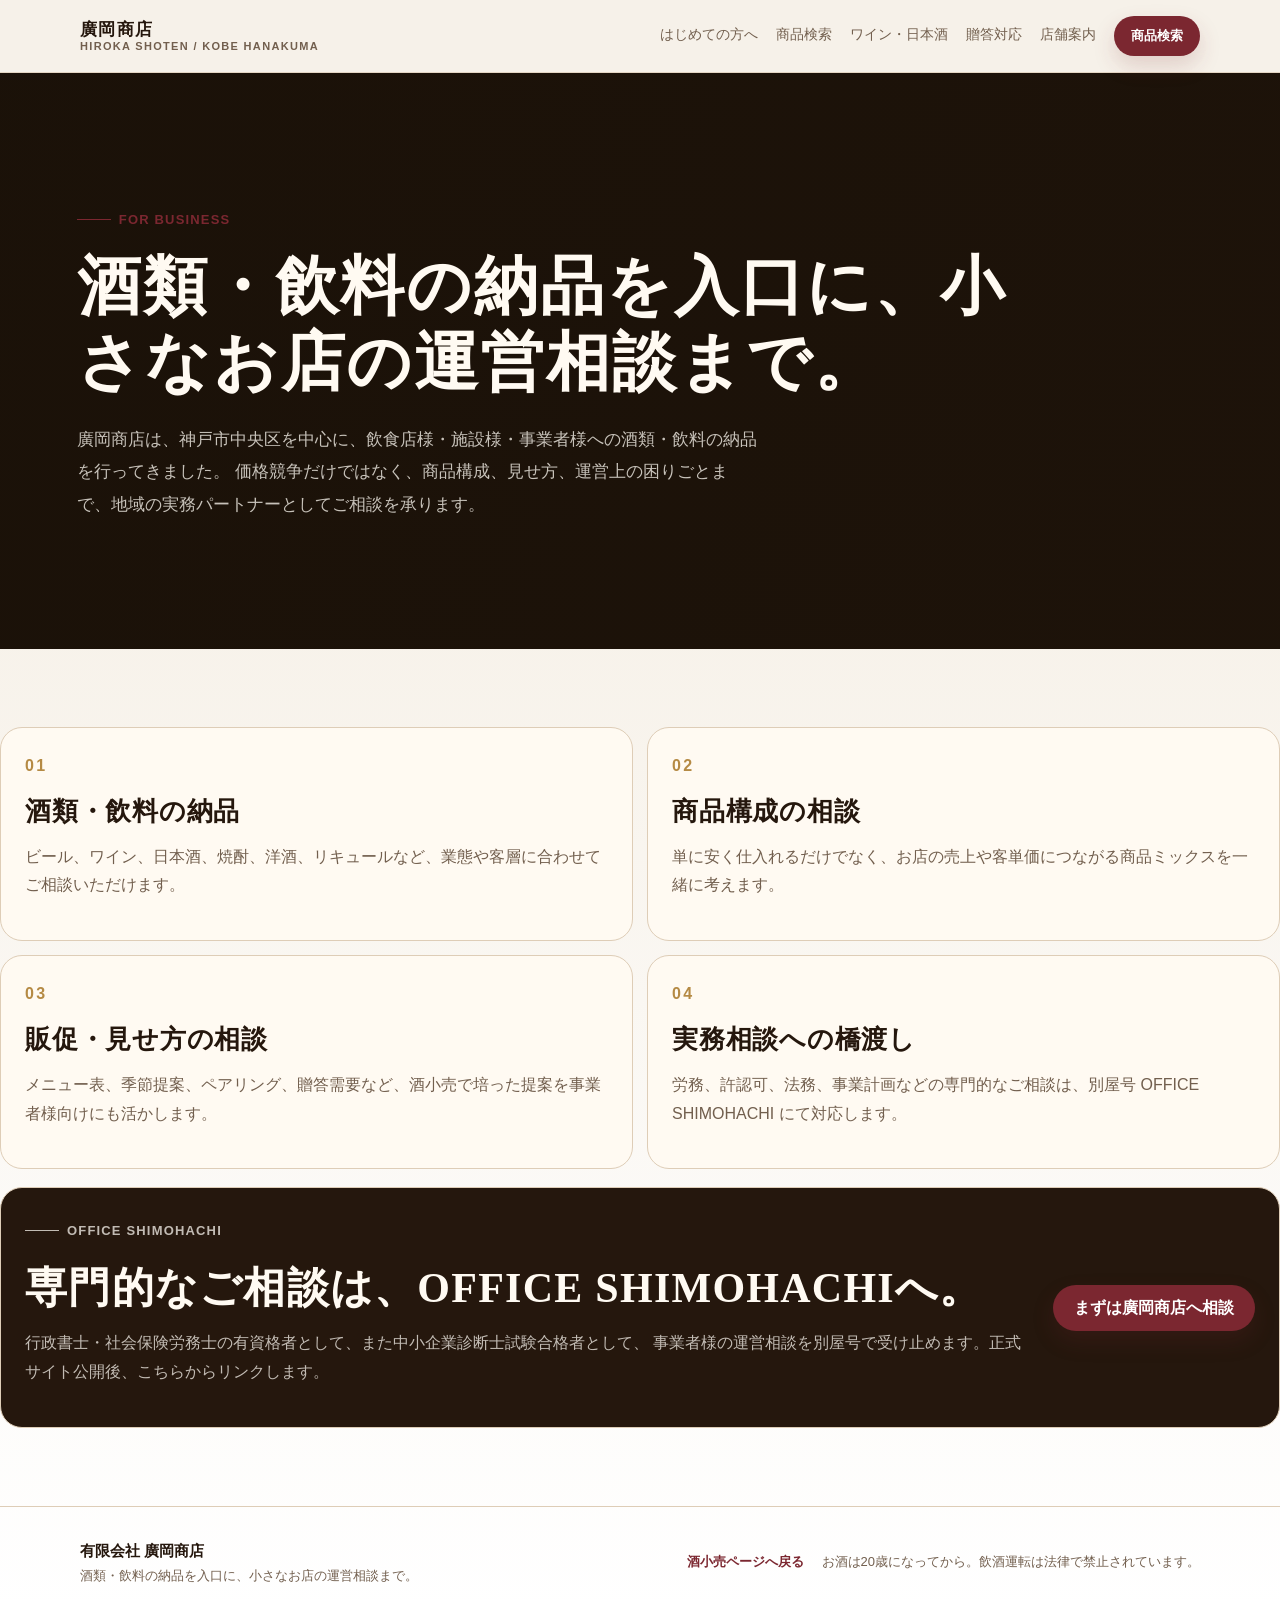
==== business.html @ a0252382 "Add files via upload" ====
<!doctype html>
<html lang="ja">
  <head>
    <meta charset="utf-8" />
    <meta name="viewport" content="width=device-width, initial-scale=1" />
    <title>飲食店様・事業者様へ | 廣岡商店</title>
    <meta name="description" content="廣岡商店の飲食店様・事業者様向け案内。酒類・飲料の納品に加え、店舗運営の実務相談はOFFICE SHIMOHACHIへおつなぎします。" />
    <link rel="stylesheet" href="styles.css" />
  </head>
  <body>
    <header class="site-header" id="siteHeader">
      <div class="nav-wrap">
        <a class="brand" href="index.html" aria-label="廣岡商店トップへ">
          <span class="brand__jp">廣岡商店</span>
          <span class="brand__en">Hiroka Shoten / Kobe Hanakuma</span>
        </a>
        <nav class="nav-links" aria-label="主要メニュー">
          <a href="index.html#first-visit">はじめての方へ</a>
          <a href="index.html#search">商品検索</a>
          <a href="index.html#wine-sake">ワイン・日本酒</a>
          <a href="index.html#gift">贈答対応</a>
          <a href="index.html#access">店舗案内</a>
          <a class="btn btn-primary btn-small" href="https://script.google.com/macros/s/AKfycbyg4JeUSHFQonIgvE9VWiPNaj2FlzBaalK5BDXtHtnEJRuT3bgVfu1JNxk5DSN6S2boJg/exec">商品検索</a>
        </nav>
        <button class="menu-toggle" id="menuToggle" type="button" aria-label="メニューを開く" aria-expanded="false">
          <span></span><span></span><span></span>
        </button>
      </div>
    </header>

    <nav class="mobile-nav" id="mobileNav" aria-label="モバイルメニュー">
      <a href="index.html#first-visit">はじめての方へ</a>
      <a href="index.html#search">商品検索</a>
      <a href="index.html#wine-sake">ワイン・日本酒</a>
      <a href="index.html#gift">贈答対応</a>
      <a href="index.html#access">店舗案内</a>
      <a class="btn btn-primary" href="https://script.google.com/macros/s/AKfycbyg4JeUSHFQonIgvE9VWiPNaj2FlzBaalK5BDXtHtnEJRuT3bgVfu1JNxk5DSN6S2boJg/exec">商品検索を開く</a>
    </nav>

    <main>
      <section class="business-hero">
        <div>
          <p class="eyebrow">For Business</p>
          <h1>酒類・飲料の納品を入口に、小さなお店の運営相談まで。</h1>
          <p class="lead">
            廣岡商店は、神戸市中央区を中心に、飲食店様・施設様・事業者様への酒類・飲料の納品を行ってきました。
            価格競争だけではなく、商品構成、見せ方、運営上の困りごとまで、地域の実務パートナーとしてご相談を承ります。
          </p>
        </div>
      </section>

      <section class="business-content section">
        <div class="business-grid">
          <article>
            <span>01</span>
            <h2>酒類・飲料の納品</h2>
            <p>ビール、ワイン、日本酒、焼酎、洋酒、リキュールなど、業態や客層に合わせてご相談いただけます。</p>
          </article>
          <article>
            <span>02</span>
            <h2>商品構成の相談</h2>
            <p>単に安く仕入れるだけでなく、お店の売上や客単価につながる商品ミックスを一緒に考えます。</p>
          </article>
          <article>
            <span>03</span>
            <h2>販促・見せ方の相談</h2>
            <p>メニュー表、季節提案、ペアリング、贈答需要など、酒小売で培った提案を事業者様向けにも活かします。</p>
          </article>
          <article>
            <span>04</span>
            <h2>実務相談への橋渡し</h2>
            <p>労務、許認可、法務、事業計画などの専門的なご相談は、別屋号 OFFICE SHIMOHACHI にて対応します。</p>
          </article>
        </div>

        <div class="office-link">
          <div>
            <p class="eyebrow">Office Shimohachi</p>
            <h2>専門的なご相談は、OFFICE SHIMOHACHIへ。</h2>
            <p>
              行政書士・社会保険労務士の有資格者として、また中小企業診断士試験合格者として、
              事業者様の運営相談を別屋号で受け止めます。正式サイト公開後、こちらからリンクします。
            </p>
          </div>
          <a class="btn btn-primary" href="index.html#access">まずは廣岡商店へ相談</a>
        </div>
      </section>
    </main>

    <footer class="footer">
      <div class="container footer-inner">
        <div>
          <strong>有限会社 廣岡商店</strong>
          <span>酒類・飲料の納品を入口に、小さなお店の運営相談まで。</span>
        </div>
        <div class="footer-links">
          <a href="index.html">酒小売ページへ戻る</a>
          <span>お酒は20歳になってから。飲酒運転は法律で禁止されています。</span>
        </div>
      </div>
    </footer>
    <script src="site.js"></script>
  </body>
</html>
---- styles.css ----
:root {
  color-scheme: light;
  --bg: #f7f2ea;
  --paper: #fffaf2;
  --ink: #25170d;
  --muted: #725f4e;
  --line: #decdb7;
  --accent: #7b2730;
  --accent-dark: #4b1c22;
  --gold: #b58a44;
  --green: #3f6b57;
  --shadow: 0 18px 45px rgba(37, 23, 13, 0.12);
  --shadow-sm: 0 6px 20px rgba(37, 23, 13, 0.08);
  --radius: 22px;
  --ease: cubic-bezier(0.22, 0.61, 0.36, 1);
}

* { box-sizing: border-box; }
html { scroll-behavior: smooth; }
body {
  margin: 0;
  background: linear-gradient(180deg, #f4eadc 0%, var(--bg) 38%, #fff 100%);
  color: var(--ink);
  font-family: -apple-system, BlinkMacSystemFont, "Hiragino Sans", "Yu Gothic", "YuGothic", "Noto Sans JP", sans-serif;
  line-height: 1.8;
}
img { display: block; max-width: 100%; }
a { color: inherit; text-decoration: none; }
:focus-visible { outline: 2.5px solid var(--accent); outline-offset: 3px; }

.container {
  width: min(1120px, calc(100% - 32px));
  margin: 0 auto;
}

.skip-link {
  position: absolute;
  top: -100%;
  left: 16px;
  z-index: 200;
  background: var(--accent);
  color: #fff;
  padding: 8px 18px;
  border-radius: 0 0 12px 12px;
  font-weight: 800;
}
.skip-link:focus { top: 0; }

.site-header {
  position: sticky;
  top: 0;
  z-index: 50;
  background: rgba(247, 242, 234, 0.9);
  border-bottom: 1px solid rgba(222, 205, 183, 0.75);
  backdrop-filter: blur(14px);
  transition: box-shadow 0.22s ease;
}
.site-header.scrolled { box-shadow: 0 2px 20px rgba(37, 23, 13, 0.1); }
.nav-wrap {
  width: min(1120px, calc(100% - 32px));
  height: 72px;
  margin: 0 auto;
  display: flex;
  align-items: center;
  justify-content: space-between;
  gap: 18px;
}
.brand { display: flex; flex-direction: column; line-height: 1.25; letter-spacing: 0.08em; font-weight: 800; }
.brand__jp { font-size: 17px; }
.brand__en { color: var(--muted); font-size: 11px; letter-spacing: 0.12em; text-transform: uppercase; }
.nav-links { display: flex; align-items: center; gap: 18px; color: var(--muted); font-size: 14px; }
.nav-links a:not(.btn) { position: relative; padding-bottom: 2px; }
.nav-links a:not(.btn)::after {
  content: "";
  position: absolute;
  left: 0;
  bottom: 0;
  width: 0;
  height: 1.5px;
  background: var(--accent);
  transition: width 0.25s ease;
}
.nav-links a:not(.btn):hover,
.nav-links a.active { color: var(--accent); font-weight: 700; }
.nav-links a:not(.btn):hover::after,
.nav-links a.active::after { width: 100%; }

.menu-toggle {
  display: none;
  flex-direction: column;
  gap: 5px;
  border: 0;
  background: transparent;
  padding: 8px;
  cursor: pointer;
}
.menu-toggle span {
  display: block;
  width: 22px;
  height: 2px;
  background: var(--ink);
  border-radius: 2px;
  transition: transform 0.28s ease, opacity 0.28s ease;
}
.menu-toggle.open span:nth-child(1) { transform: translateY(7px) rotate(45deg); }
.menu-toggle.open span:nth-child(2) { opacity: 0; }
.menu-toggle.open span:nth-child(3) { transform: translateY(-7px) rotate(-45deg); }
.mobile-nav {
  display: none;
  position: fixed;
  top: 72px;
  left: 0;
  right: 0;
  z-index: 49;
  padding: 16px 20px 24px;
  background: rgba(247, 242, 234, 0.98);
  border-bottom: 1px solid var(--line);
  opacity: 0;
  transform: translateY(-8px);
  pointer-events: none;
  transition: transform 0.3s ease, opacity 0.3s ease;
}
.mobile-nav.open { opacity: 1; transform: translateY(0); pointer-events: auto; }
.mobile-nav a { display: block; padding: 13px 0; border-bottom: 1px solid var(--line); font-weight: 700; }
.mobile-nav .btn { margin-top: 12px; }

.btn {
  display: inline-flex;
  align-items: center;
  justify-content: center;
  min-height: 46px;
  border: 1px solid transparent;
  border-radius: 999px;
  padding: 10px 20px;
  font-weight: 800;
  line-height: 1.35;
  white-space: nowrap;
  transition: transform 0.18s ease, box-shadow 0.18s ease, background 0.18s ease;
}
.btn-small { min-height: 40px; padding: 8px 16px; font-size: 13px; }
.btn-primary { background: var(--accent); color: #fff; box-shadow: 0 10px 22px rgba(123, 39, 48, 0.18); }
.btn-primary:hover { background: var(--accent-dark); transform: translateY(-2px); box-shadow: 0 16px 30px rgba(123, 39, 48, 0.26); }
.btn-outline { border-color: var(--line); background: rgba(255,255,255,0.62); color: var(--ink); }
.btn-outline:hover { background: rgba(255,255,255,0.95); transform: translateY(-1px); }
.btn-light { background: #fff; color: var(--accent-dark); }
.btn-outline-light { border-color: rgba(255,255,255,0.38); color: #fff; background: rgba(255,255,255,0.08); }

.reveal { opacity: 0; transform: translateY(28px); transition: opacity 0.65s var(--ease), transform 0.65s var(--ease); }
.reveal.visible { opacity: 1; transform: translateY(0); }
.d1 { transition-delay: 0.1s; }
.d2 { transition-delay: 0.2s; }
.d3 { transition-delay: 0.3s; }

.hero { padding: 70px 0 58px; overflow: hidden; }
.hero-grid { display: grid; grid-template-columns: 0.95fr 1.05fr; gap: 42px; align-items: center; }
.eyebrow {
  display: inline-flex;
  align-items: center;
  gap: 8px;
  margin: 0 0 18px;
  color: var(--accent);
  font-size: 13px;
  font-weight: 900;
  letter-spacing: 0.09em;
  text-transform: uppercase;
}
.eyebrow::before { content: ""; display: inline-block; width: 34px; height: 1px; background: currentColor; }
.eyebrow-light { color: #f3dbc5; }
h1, h2, h3, p { margin-top: 0; }
h1, h2 {
  font-family: "Hiragino Mincho ProN", "Yu Mincho", "YuMincho", serif;
  letter-spacing: 0.03em;
}
h1 { margin: 0; font-size: clamp(36px, 5.2vw, 64px); line-height: 1.18; }
h2 { margin: 0 0 14px; font-size: clamp(28px, 3.8vw, 42px); line-height: 1.3; }
h3 { margin: 0 0 8px; font-size: 20px; line-height: 1.45; }
.lead { max-width: 680px; margin: 24px 0 0; color: var(--muted); font-size: 17px; line-height: 1.9; }
.hero-badges {
  display: flex;
  flex-wrap: wrap;
  gap: 8px;
  margin-top: 18px;
}
.hero-badges span {
  border: 1px solid rgba(123, 39, 48, 0.18);
  border-radius: 999px;
  background: rgba(255,250,242,0.72);
  color: var(--accent);
  padding: 6px 12px;
  font-size: 13px;
  font-weight: 900;
}
.hero-actions { display: flex; flex-wrap: wrap; gap: 14px; margin-top: 34px; }
.hero-photo {
  position: relative;
  margin: 0;
  border: 1px solid var(--line);
  border-radius: 34px;
  background: #2b211a;
  box-shadow: var(--shadow);
  overflow: hidden;
}
.hero-photo img {
  width: 100%;
  height: 520px;
  object-fit: contain;
  background: #f6ebdc;
  filter: saturate(0.96) contrast(1.02);
}
.hero-photo::after {
  content: "";
  position: absolute;
  inset: 0;
  background: linear-gradient(180deg, rgba(0,0,0,0.04) 30%, rgba(0,0,0,0.55) 100%);
}
.hero-photo figcaption { position: absolute; left: 24px; right: 24px; bottom: 24px; z-index: 1; color: #fff; }
.hero-photo strong { display: block; font-family: "Hiragino Mincho ProN", "Yu Mincho", serif; font-size: 22px; }
.hero-photo span { color: rgba(255,255,255,0.84); font-size: 14px; }

.section { padding: 78px 0; }
.section-head { max-width: 820px; margin-bottom: 34px; }
.section-head p:not(.eyebrow) { margin-bottom: 0; color: var(--muted); font-size: 16.5px; line-height: 1.95; }

.photo-grid { display: grid; grid-template-columns: 1.15fr 1fr; gap: 20px; }
.photo-stack { display: grid; gap: 20px; }
.photo-card {
  border: 1px solid var(--line);
  border-radius: 24px;
  background: rgba(255,250,242,0.92);
  box-shadow: var(--shadow-sm);
  overflow: hidden;
  transition: transform 0.22s ease, box-shadow 0.22s ease;
}
.photo-card:hover { transform: translateY(-4px); box-shadow: var(--shadow); }
.photo-card img { width: 100%; height: 220px; object-fit: cover; }
.photo-main img { height: 390px; }
.illustration-card {
  grid-column: 1 / -1;
  display: grid;
  grid-template-columns: minmax(220px, 0.38fr) 1fr;
  align-items: center;
}
.illustration-card img {
  height: 260px;
  background: #fff8ea;
}
.photo-card div { padding: 20px 22px 24px; }
.photo-card p { margin-bottom: 0; color: var(--muted); font-size: 15px; }
.quick-tags {
  display: flex;
  flex-wrap: wrap;
  gap: 6px;
  margin-top: 12px;
}
.quick-tags span {
  border: 1px solid rgba(222, 205, 183, 0.9);
  border-radius: 999px;
  background: #fff;
  color: var(--muted);
  padding: 3px 9px;
  font-size: 11.5px;
  font-weight: 800;
}
.label, .pill {
  display: inline-flex;
  margin-bottom: 12px;
  border-radius: 999px;
  background: #f0e1d1;
  color: var(--accent);
  padding: 4px 11px;
  font-size: 11.5px;
  font-weight: 900;
  letter-spacing: 0.06em;
}

.cards { display: grid; grid-template-columns: repeat(3, 1fr); gap: 20px; }
.intro-points { margin-top: 22px; }
.intro-points .card { padding: 20px; }
.intro-points .card p { font-size: 14px; line-height: 1.65; }
.card, .step, .gift-points article, .mini-recipes article {
  border: 1px solid var(--line);
  border-radius: var(--radius);
  background: rgba(255,250,242,0.88);
  box-shadow: var(--shadow-sm);
  padding: 26px;
  transition: transform 0.22s ease, box-shadow 0.22s ease;
}
.card:hover, .step:hover, .gift-points article:hover { transform: translateY(-4px); box-shadow: var(--shadow); }
.card p, .step span, .gift-copy p, .category-card p, .lab-copy p, .mini-recipes p, .note { color: var(--muted); }

.feature {
  display: grid;
  grid-template-columns: 0.9fr 1.1fr;
  gap: 28px;
  align-items: stretch;
  border: 1px solid var(--line);
  border-radius: 32px;
  background: var(--paper);
  box-shadow: var(--shadow);
  padding: 28px;
}
.feature-panel {
  display: flex;
  flex-direction: column;
  justify-content: flex-end;
  min-height: 330px;
  border-radius: 24px;
  background: linear-gradient(135deg, #7b2730 0%, #3f1e23 100%);
  color: #fff;
  padding: 36px 32px;
}
.feature-panel p { color: rgba(255,255,255,0.82); }
.feature-panel .btn { align-self: flex-start; margin-top: 22px; }
.steps { display: grid; grid-template-columns: repeat(2, 1fr); gap: 14px; }
.step strong { display: block; margin-bottom: 6px; color: var(--accent); font-size: 12px; letter-spacing: 0.06em; }

.category-grid { display: grid; grid-template-columns: repeat(2, 1fr); gap: 20px; }
.category-card {
  display: grid;
  grid-template-rows: auto 1fr;
  border: 1px solid var(--line);
  border-radius: 28px;
  background: var(--paper);
  box-shadow: var(--shadow-sm);
  overflow: hidden;
}
.category-card img { width: 100%; height: 260px; object-fit: cover; }
.category-card div { padding: 28px; }
.tags { display: flex; flex-wrap: wrap; gap: 8px; margin-top: 18px; }
.tags span {
  border: 1px solid var(--line);
  border-radius: 999px;
  background: #fff;
  color: var(--muted);
  padding: 5px 11px;
  font-size: 12.5px;
  font-weight: 800;
}

.gift-grid { display: grid; grid-template-columns: minmax(340px, 1fr) minmax(320px, 0.72fr); gap: 32px; align-items: center; }
.gift-points { display: grid; grid-template-columns: repeat(2, 1fr); gap: 12px; margin: 24px 0; }
.gift-points article { padding: 18px; }
.gift-points p { margin-bottom: 0; }
.gift-image {
  margin: 0;
  border: 1px solid var(--line);
  border-radius: 26px;
  background: #fff8ea;
  box-shadow: var(--shadow);
  overflow: hidden;
}
.gift-image img { width: 100%; object-fit: cover; }

.lab-grid { display: grid; grid-template-columns: minmax(320px, 0.9fr) 1fr; gap: 32px; align-items: center; }
.lab-photos { display: grid; grid-template-columns: 1fr 0.78fr; gap: 12px; align-items: end; }
.lab-photos img { width: 100%; border: 1px solid var(--line); border-radius: 20px; object-fit: cover; }
.lab-photos img:first-child { aspect-ratio: 3 / 4; }
.lab-photos img:last-child { aspect-ratio: 3 / 5; }
.mini-recipes { display: grid; grid-template-columns: repeat(3, 1fr); gap: 10px; margin: 20px 0; }
.mini-recipes article { padding: 16px; }
.mini-recipes h3 { font-size: 16px; color: var(--accent); }
.mini-recipes p, .note { margin-bottom: 0; font-size: 13px; }
.note { border: 1px dashed var(--line); border-radius: 16px; padding: 14px 16px; }
.lab-actions { display: flex; flex-wrap: wrap; gap: 12px; margin: 18px 0; }

.sub-hero {
  padding: 74px 0 58px;
  background: linear-gradient(180deg, #f4eadc 0%, var(--bg) 100%);
}
.sub-hero .container { max-width: 920px; }
.recipe-grid {
  display: grid;
  grid-template-columns: repeat(4, 1fr);
  gap: 16px;
}
.recipe-card {
  border: 1px solid var(--line);
  border-radius: var(--radius);
  background: rgba(255,250,242,0.9);
  box-shadow: var(--shadow-sm);
  padding: 24px;
}
.recipe-card h3 { color: var(--accent); }
.recipe-card ol { margin: 0 0 14px; padding-left: 20px; color: var(--muted); }
.recipe-card p { color: var(--muted); margin-bottom: 0; }
.recipe-image-grid {
  display: grid;
  grid-template-columns: repeat(auto-fit, minmax(170px, 1fr));
  gap: 16px;
}
.recipe-image-card {
  display: grid;
  gap: 10px;
  border: 1px solid var(--line);
  border-radius: 18px;
  background: rgba(255,250,242,0.9);
  box-shadow: var(--shadow-sm);
  padding: 12px;
  transition: transform 0.22s ease, box-shadow 0.22s ease, border-color 0.22s ease;
}
.recipe-image-card:hover {
  border-color: rgba(123, 39, 48, 0.42);
  box-shadow: var(--shadow);
  transform: translateY(-4px);
}
.recipe-image-card img {
  width: 100%;
  aspect-ratio: 2 / 3;
  object-fit: contain;
  border-radius: 12px;
  background: #fff7e8;
}
.recipe-image-card span {
  color: var(--accent);
  font-weight: 900;
  text-align: center;
  line-height: 1.45;
}
.image-lightbox {
  position: fixed;
  inset: 0;
  z-index: 200;
  display: grid;
  place-items: center;
  padding: 24px;
  background: rgba(24, 15, 9, 0.78);
  opacity: 0;
  pointer-events: none;
  transition: opacity 0.2s ease;
}
.image-lightbox.open {
  opacity: 1;
  pointer-events: auto;
}
.image-lightbox__frame {
  width: min(920px, 100%);
  margin: 0;
}
.image-lightbox__frame img {
  width: 100%;
  max-height: calc(100vh - 130px);
  object-fit: contain;
  border-radius: 18px;
  background: #fff7e8;
  box-shadow: 0 24px 70px rgba(0,0,0,0.38);
}
.image-lightbox__frame figcaption {
  margin-top: 12px;
  color: #fff;
  font-weight: 900;
  text-align: center;
}
.image-lightbox__close {
  position: fixed;
  top: 18px;
  right: 18px;
  width: 46px;
  height: 46px;
  border: 1px solid rgba(255,255,255,0.38);
  border-radius: 50%;
  background: rgba(255,255,255,0.12);
  color: #fff;
  font-size: 30px;
  line-height: 1;
  cursor: pointer;
}
.muted-card { background: rgba(255,255,255,0.62); }
.wide-notice { margin-top: 18px; }
.form-layout {
  display: grid;
  grid-template-columns: minmax(320px, 1fr) minmax(280px, 0.42fr);
  gap: 28px;
  align-items: start;
}
.recipe-form,
.form-side {
  border: 1px solid var(--line);
  border-radius: 28px;
  background: rgba(255,250,242,0.92);
  box-shadow: var(--shadow-sm);
  padding: 28px;
}
.form-honeypot {
  position: absolute;
  left: -100vw;
  width: 1px;
  height: 1px;
  opacity: 0;
  pointer-events: none;
}
.form-row { display: grid; gap: 8px; margin-bottom: 18px; }
.form-row label,
.check-row {
  color: var(--ink);
  font-weight: 800;
}
.form-row input,
.form-row textarea {
  width: 100%;
  border: 1px solid var(--line);
  border-radius: 14px;
  background: #fff;
  color: var(--ink);
  font: inherit;
  padding: 12px 14px;
}
.form-row textarea { resize: vertical; }
.check-row {
  display: flex;
  gap: 10px;
  align-items: flex-start;
  margin-bottom: 18px;
  color: var(--muted);
  font-size: 14px;
}
.form-note {
  margin: 14px 0 0;
  color: var(--muted);
  font-size: 13px;
}
.form-side ol {
  margin: 0 0 18px;
  padding-left: 20px;
  color: var(--muted);
}

.access-grid { display: grid; grid-template-columns: 1fr 1fr; gap: 28px; align-items: stretch; }
.access-info {
  border: 1px solid var(--line);
  border-radius: 28px;
  background: rgba(255,250,242,0.92);
  box-shadow: var(--shadow-sm);
  padding: 32px;
}
.access-info dl { display: grid; gap: 0; margin: 0; }
.access-info dl div { display: grid; grid-template-columns: 100px 1fr; gap: 16px; border-bottom: 1px solid var(--line); padding: 14px 0; }
.access-info dt { color: var(--muted); font-weight: 900; }
.access-info dd { margin: 0; }
.access-actions { display: flex; flex-wrap: wrap; gap: 12px; margin-top: 24px; }
.map-box {
  min-height: 430px;
  border: 1px solid var(--line);
  border-radius: 28px;
  box-shadow: var(--shadow-sm);
  overflow: hidden;
}
.map-box iframe { width: 100%; height: 100%; min-height: 430px; border: 0; display: block; }

.cta { padding: 72px 0 92px; }
.cta-box {
  display: grid;
  grid-template-columns: 1fr auto;
  gap: 24px;
  align-items: center;
  border-radius: 34px;
  background: linear-gradient(135deg, #2d2119 0%, #5b2630 100%);
  color: #fff;
  box-shadow: var(--shadow);
  padding: 52px 48px;
}
.cta-box p { color: rgba(255,255,255,0.78); margin-bottom: 0; }
.cta-actions { display: flex; flex-wrap: wrap; gap: 12px; }

.footer { border-top: 1px solid var(--line); padding: 30px 0; color: var(--muted); font-size: 13px; }
.footer-inner { display: flex; justify-content: space-between; align-items: center; gap: 20px; flex-wrap: wrap; }
.footer-inner strong { display: block; color: var(--ink); font-size: 15px; }
.footer-inner span { display: block; }
.footer-links { display: flex; gap: 18px; align-items: center; flex-wrap: wrap; }
.footer a { color: var(--accent); font-weight: 800; }

.back-to-top {
  position: fixed;
  right: 24px;
  bottom: 24px;
  z-index: 40;
  width: 48px;
  height: 48px;
  border: 0;
  border-radius: 50%;
  background: var(--accent);
  color: #fff;
  box-shadow: 0 8px 24px rgba(123, 39, 48, 0.32);
  cursor: pointer;
  opacity: 0;
  transform: translateY(12px);
  pointer-events: none;
  transition: opacity 0.3s ease, transform 0.3s ease;
}
.back-to-top.visible { opacity: 1; transform: translateY(0); pointer-events: auto; }

.business-hero {
  min-height: 64vh;
  display: grid;
  align-items: center;
  padding: clamp(52px, 8vw, 110px) clamp(18px, 6vw, 86px);
  background: linear-gradient(110deg, rgba(26,17,8,0.94), rgba(26,17,8,0.72)), var(--ink);
  color: var(--paper);
}
.business-hero > div { max-width: 940px; }
.business-hero .lead { color: rgba(247,243,236,0.78); }
.business-grid { display: grid; grid-template-columns: repeat(2, 1fr); gap: 14px; }
.business-grid article, .office-link {
  border: 1px solid var(--line);
  border-radius: var(--radius);
  background: var(--paper);
  padding: 24px;
}
.business-grid span { display: inline-block; margin-bottom: 14px; color: var(--gold); font-weight: 900; letter-spacing: 0.14em; }
.business-grid h2 { font-size: 26px; }
.business-grid p, .office-link p { color: var(--muted); }
.office-link { display: flex; justify-content: space-between; gap: 24px; align-items: center; margin-top: 18px; background: var(--ink); color: var(--paper); }
.office-link p { color: rgba(247,243,236,0.75); }

@media (max-width: 980px) {
  .nav-links a:not(.btn) { display: none; }
  .menu-toggle { display: flex; }
  .mobile-nav { display: block; }
  .hero-grid, .photo-grid, .feature, .gift-grid, .lab-grid, .access-grid, .cta-box, .illustration-card { grid-template-columns: 1fr; }
  .cards, .category-grid, .business-grid, .recipe-grid, .form-layout { grid-template-columns: 1fr; }
  .hero-photo img { height: auto; min-height: 300px; }
  .photo-main img, .photo-card img, .category-card img { height: auto; min-height: 220px; }
  .steps, .gift-points, .mini-recipes { grid-template-columns: 1fr 1fr; }
  .office-link { flex-direction: column; align-items: stretch; }
}

@media (max-width: 620px) {
  .container, .nav-wrap { width: min(100% - 24px, 1120px); }
  .nav-wrap { height: 64px; }
  .mobile-nav { top: 64px; }
  .brand__jp { font-size: 16px; }
  .brand__en { font-size: 10px; }
  .hero { padding: 46px 0 38px; }
  .section { padding: 54px 0; }
  .hero-actions .btn, .cta-actions .btn, .mobile-nav .btn, .lab-actions .btn, .recipe-form .btn { width: 100%; }
  .steps, .gift-points, .mini-recipes { grid-template-columns: 1fr; }
  .lab-photos { grid-template-columns: 1fr; }
  .access-info dl div { grid-template-columns: 1fr; gap: 4px; }
  .cta-box { padding: 28px 24px; border-radius: 26px; }
  .footer-inner, .footer-links { align-items: flex-start; flex-direction: column; }
}
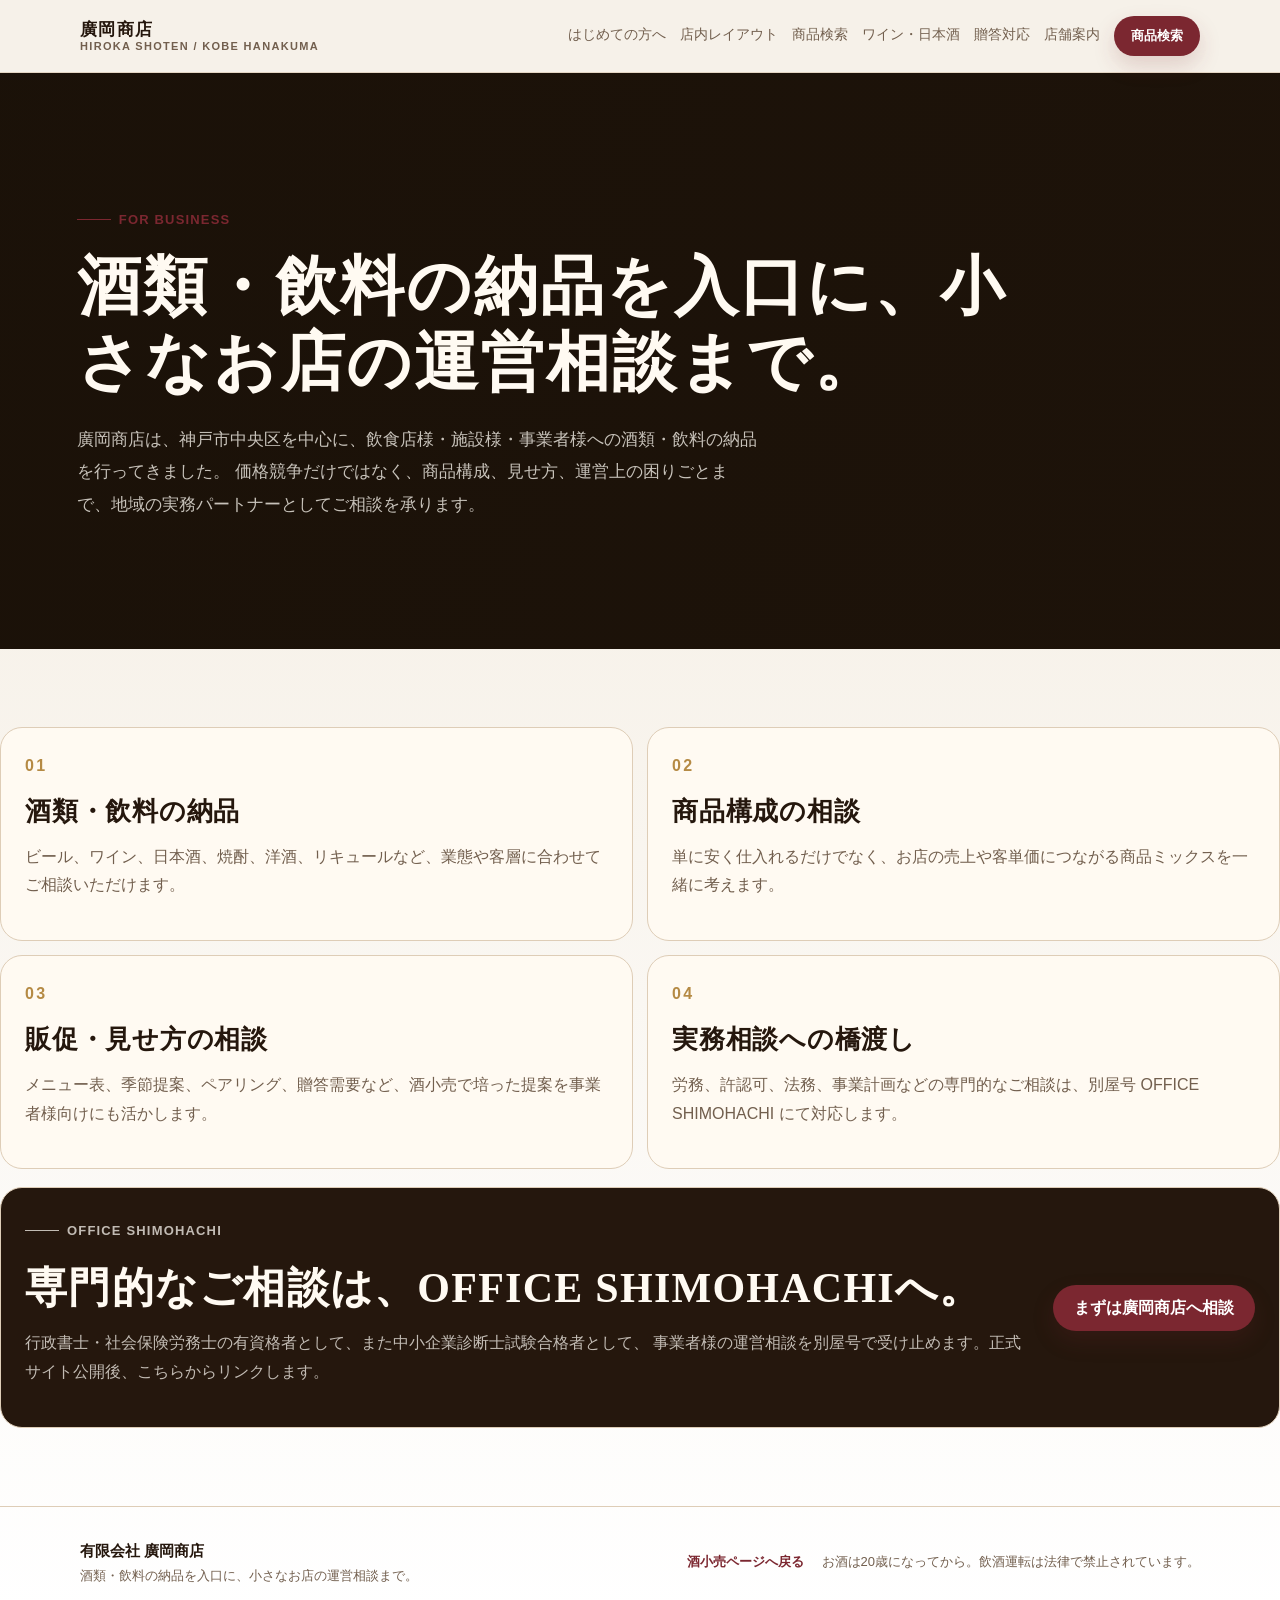
==== commit bb8ac21e: "Add files via upload" ====
--- a/business.html
+++ b/business.html
@@ -16,6 +16,7 @@
         </a>
         <nav class="nav-links" aria-label="主要メニュー">
           <a href="index.html#first-visit">はじめての方へ</a>
+          <a href="index.html#layout">店内レイアウト</a>
           <a href="index.html#search">商品検索</a>
           <a href="index.html#wine-sake">ワイン・日本酒</a>
           <a href="index.html#gift">贈答対応</a>
@@ -30,6 +31,7 @@
 
     <nav class="mobile-nav" id="mobileNav" aria-label="モバイルメニュー">
       <a href="index.html#first-visit">はじめての方へ</a>
+      <a href="index.html#layout">店内レイアウト</a>
       <a href="index.html#search">商品検索</a>
       <a href="index.html#wine-sake">ワイン・日本酒</a>
       <a href="index.html#gift">贈答対応</a>
--- a/styles.css
+++ b/styles.css
@@ -68,7 +68,7 @@
 .brand { display: flex; flex-direction: column; line-height: 1.25; letter-spacing: 0.08em; font-weight: 800; }
 .brand__jp { font-size: 17px; }
 .brand__en { color: var(--muted); font-size: 11px; letter-spacing: 0.12em; text-transform: uppercase; }
-.nav-links { display: flex; align-items: center; gap: 18px; color: var(--muted); font-size: 14px; }
+.nav-links { display: flex; align-items: center; gap: 14px; color: var(--muted); font-size: 13.5px; }
 .nav-links a:not(.btn) { position: relative; padding-bottom: 2px; }
 .nav-links a:not(.btn)::after {
   content: "";
@@ -288,6 +288,79 @@
 .card:hover, .step:hover, .gift-points article:hover { transform: translateY(-4px); box-shadow: var(--shadow); }
 .card p, .step span, .gift-copy p, .category-card p, .lab-copy p, .mini-recipes p, .note { color: var(--muted); }
 
+.layout-guide {
+  background:
+    linear-gradient(180deg, rgba(255,250,242,0.2) 0%, rgba(238,226,208,0.72) 100%),
+    var(--bg);
+}
+.layout-panel {
+  display: grid;
+  grid-template-columns: minmax(320px, 0.78fr) minmax(360px, 1fr);
+  gap: 30px;
+  align-items: center;
+  border: 1px solid var(--line);
+  border-radius: 34px;
+  background: rgba(255,250,242,0.92);
+  box-shadow: var(--shadow);
+  padding: 30px;
+}
+.layout-copy p:not(.eyebrow) { color: var(--muted); line-height: 1.95; }
+.layout-points {
+  display: grid;
+  grid-template-columns: repeat(2, 1fr);
+  gap: 12px;
+  margin: 22px 0;
+}
+.layout-points article {
+  border: 1px solid rgba(222, 205, 183, 0.85);
+  border-radius: 18px;
+  background: #fff;
+  padding: 16px;
+}
+.layout-points strong {
+  display: block;
+  margin-bottom: 6px;
+  color: var(--accent);
+  font-size: 15px;
+}
+.layout-points span {
+  display: block;
+  color: var(--muted);
+  font-size: 13.5px;
+  line-height: 1.65;
+}
+.layout-actions { display: flex; flex-wrap: wrap; gap: 12px; margin: 18px 0; }
+.layout-note { margin-top: 18px; background: rgba(255,255,255,0.68); }
+.layout-image-card {
+  display: grid;
+  gap: 12px;
+  border: 1px solid rgba(123, 39, 48, 0.14);
+  border-radius: 24px;
+  background: #fff;
+  box-shadow: var(--shadow-sm);
+  padding: 14px;
+  text-decoration: none;
+  transition: transform 0.22s ease, box-shadow 0.22s ease, border-color 0.22s ease;
+}
+.layout-image-card:hover {
+  border-color: rgba(123, 39, 48, 0.42);
+  box-shadow: var(--shadow);
+  transform: translateY(-4px);
+}
+.layout-image-card img {
+  width: 100%;
+  max-height: 780px;
+  object-fit: contain;
+  border-radius: 18px;
+  background: #fff7e8;
+}
+.layout-image-card span {
+  color: var(--accent);
+  font-size: 13px;
+  font-weight: 900;
+  text-align: center;
+}
+
 .feature {
   display: grid;
   grid-template-columns: 0.9fr 1.1fr;
@@ -615,7 +688,7 @@
   .nav-links a:not(.btn) { display: none; }
   .menu-toggle { display: flex; }
   .mobile-nav { display: block; }
-  .hero-grid, .photo-grid, .feature, .gift-grid, .lab-grid, .access-grid, .cta-box, .illustration-card { grid-template-columns: 1fr; }
+  .hero-grid, .photo-grid, .feature, .gift-grid, .lab-grid, .access-grid, .cta-box, .illustration-card, .layout-panel { grid-template-columns: 1fr; }
   .cards, .category-grid, .business-grid, .recipe-grid, .form-layout { grid-template-columns: 1fr; }
   .hero-photo img { height: auto; min-height: 300px; }
   .photo-main img, .photo-card img, .category-card img { height: auto; min-height: 220px; }
@@ -631,8 +704,10 @@
   .brand__en { font-size: 10px; }
   .hero { padding: 46px 0 38px; }
   .section { padding: 54px 0; }
-  .hero-actions .btn, .cta-actions .btn, .mobile-nav .btn, .lab-actions .btn, .recipe-form .btn { width: 100%; }
+  .hero-actions .btn, .cta-actions .btn, .mobile-nav .btn, .lab-actions .btn, .recipe-form .btn, .layout-actions .btn { width: 100%; }
   .steps, .gift-points, .mini-recipes { grid-template-columns: 1fr; }
+  .layout-panel { padding: 18px; border-radius: 24px; }
+  .layout-points { grid-template-columns: 1fr; }
   .lab-photos { grid-template-columns: 1fr; }
   .access-info dl div { grid-template-columns: 1fr; gap: 4px; }
   .cta-box { padding: 28px 24px; border-radius: 26px; }
